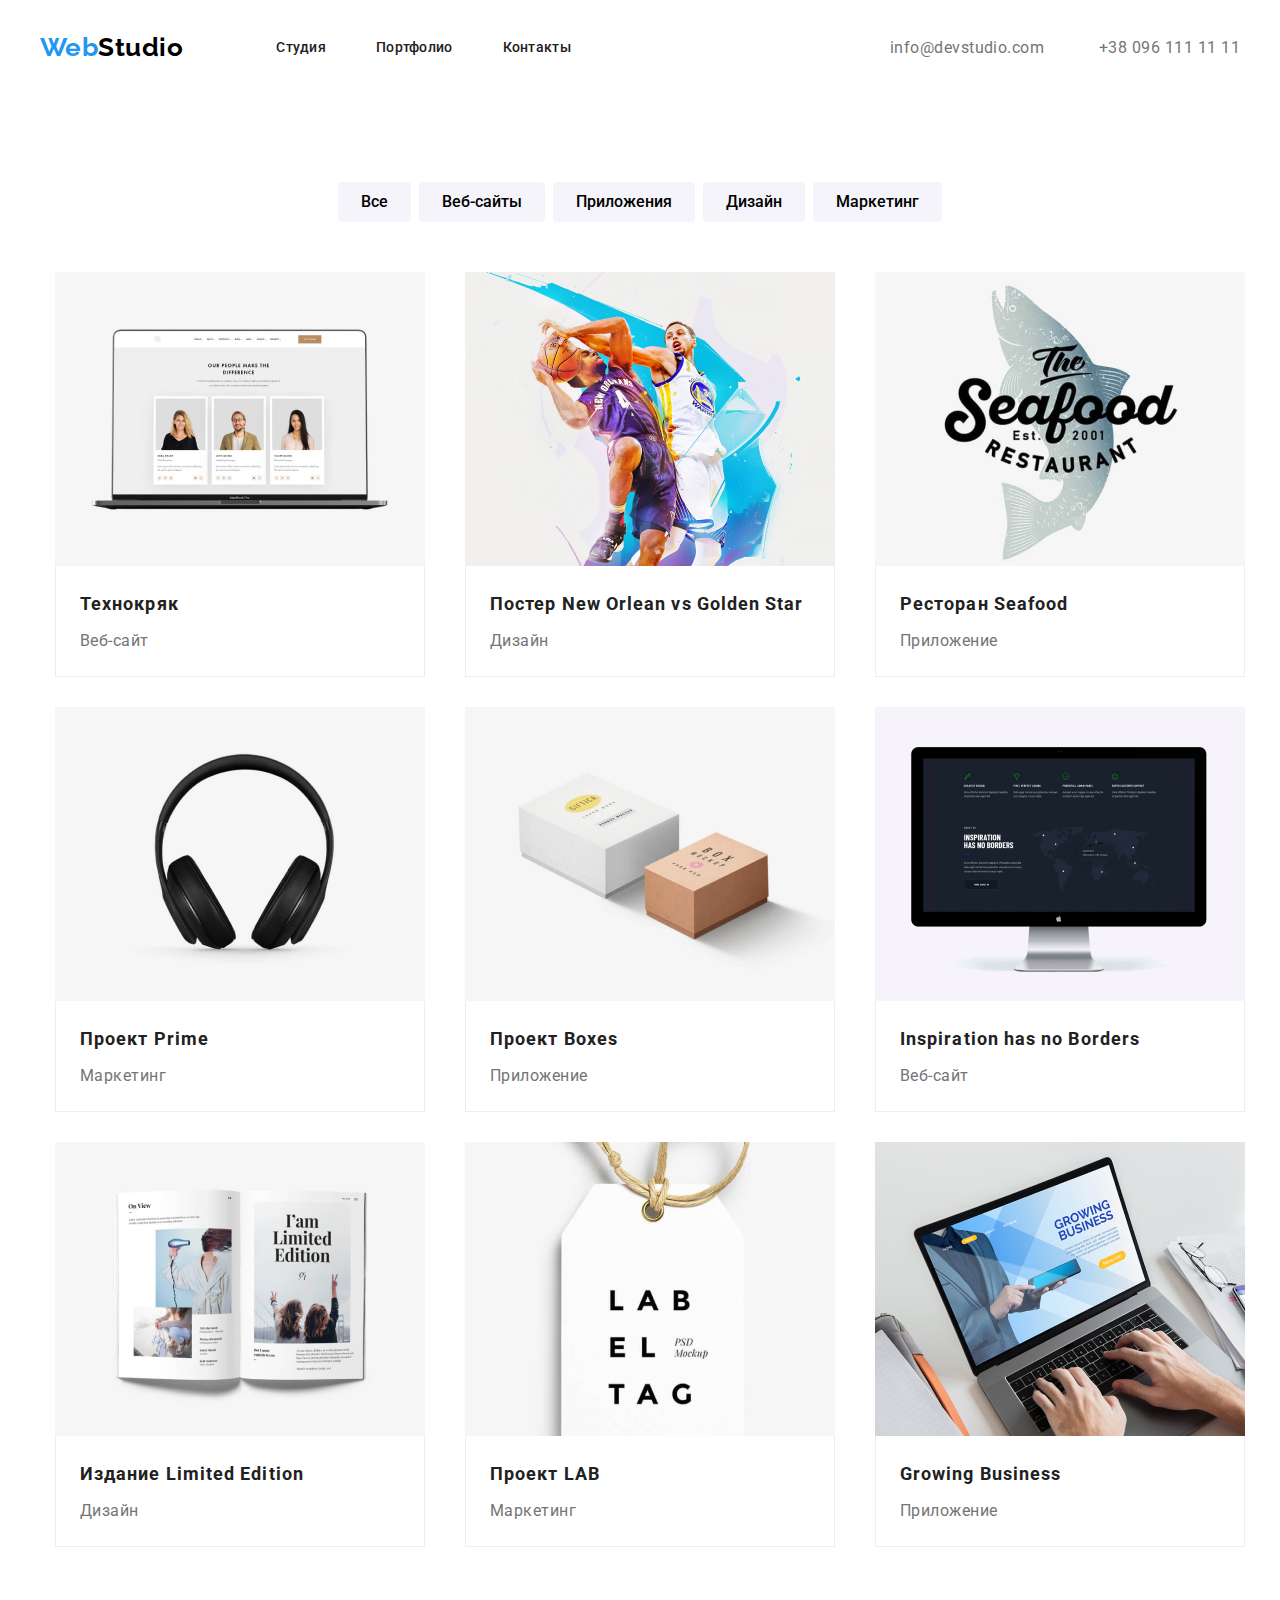
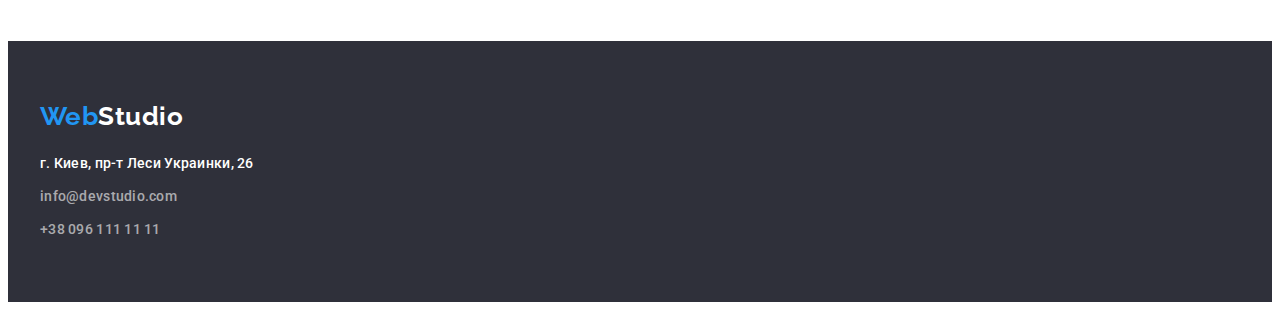
==== portfolio.html @ ec6ebe0b "Initial comit" ====
<!DOCTYPE html>
<html lang="ru">

<head>
  <meta charset="UTF-8">
  <meta name="viewport" content="width=device-width, initial-scale=1.0">
  <title>Студия</title>
  <link rel="preconnect" href="https://fonts.gstatic.com">
  <link href="https://fonts.googleapis.com/css2?family=Raleway:wght@700&family=Roboto:wght@400;500;700&display=swap"
    rel="stylesheet">
  <link rel="stylesheet" href="https://cdnjs.cloudflare.com/ajax/libs/modern-normalize/1.0.0/modern-normalize.min.css"
    integrity="sha512-ISS7cAi1PEhQ8jnbJpJZMd29NlhNj4AWYyLOSp2CE/CsHxTCu+r+t0D2yoJudVrd0/8fTVPUVDzY5Tvli75u/g=="
    crossorigin="anonymous" />
  <link rel="stylesheet" href="./css/styles.css">
</head>

<body>
  <!--HEADER-->
  <header class="page-header container">
    <nav class="nav">
      <!-- Логотип-1 -->
      <a class="logo" href="index.html" lang="en"> <span class="accent">Web</span>Studio</a>
      <!-- Постраничная навигация -->
      <ul class="site-nav list">
        <li class="item"><a href="/" class="link" title="Студия">Студия</a></li>
        <li class="item"><a href="./portfolio.html" class="link" title="Портфолио">Портфолио</a></li>
        <li class="item"><a href="/" class="link" title="Контакты">Контакты</a></li>
      </ul>
    </nav>
    <!-- Контакты -->
    <div class="contacts">
      <a class="item" href="mailto:info@devstudio.com">info@devstudio.com</a>
      <a class="item" href="tel:+380961111111">+38 096 111 11 11</a>
    </div>

  </header>

<!-- MAIN -->
<main>
<!-- Портфолио -->
<section class="container">
<h1 class="section-title visually-hidden" >Портфолио</h1>
<!-- Фильтр -->
<ul class="filter-list list">
  <li class="item"><button class="filter-btn" type="button">Все</button></li>
  <li class="item"><button class="filter-btn" type="button">Веб-сайты</button></li>
  <li class="item"><button class="filter-btn" type="button">Приложения</button></li>
  <li class="item"><button class="filter-btn" type="button">Дизайн</button></li>
  <li class="item"><button class="filter-btn" type="button">Маркетинг</button></li>
</ul>

<!-- Карточки -->
<div class="container">
<ul class="card-set list ">
      <li class="item">
        <article class="card">
          <div class="card-thumb">
            <img class="card-img" src="./images/portfolio/технокряк.jpg" 
            alt="веб-сайт технокряк открытый на ноутбуке">
          </div>
        <!-- <p class="cards-about">Технокряк это современная площадка распространения коронавируса.
          Компании используют эту платформу для цифрового
          шпионажа и атак на защищённые сервера конкурентов.</p> -->
          <div class="card-description">
            <h2 class="card-title">Технокряк</h2>
            <p class="card-text">Веб-сайт</p>
          </div>
      </article></li>
    
      <li class="item">
        <article class="card">
          <div class="card-thumb">
            <img class="card-img" src="./images/portfolio/neworlean.jpg"
            alt="постер соревнования баскетбольных команд New Orlean vs Golden Star ">
          </div>
        <!-- <p class="cards-about">Технокряк это современная площадка распространения коронавируса.
          Компании используют эту платформу для цифрового
          шпионажа и атак на защищённые сервера конкурентов.</p> -->
          <div class="card-description">
            <h2 class="card-title">Постер New Orlean vs Golden Star</h2>
            <p class="card-text">Дизайн</p>
          </div>
       </article>
    </li>
    
      <li class="item">
        <article class="card">
          <div class="card-thumb">
            <img class="card-img" src="./images/portfolio/ресторан.jpg" 
            alt="логотип надпись The Seafood Restaurant Est. 2001 на фоне рыбы">
          </div>
        <!-- <p class="cards-about">Технокряк это современная площадка распространения коронавируса.
          Компании используют эту платформу для цифрового
          шпионажа и атак на защищённые сервера конкурентов.</p> -->
          <div class="card-description">
            <h2 class="card-title">Ресторан Seafood</h2>
            <p class="card-text">Приложение</p>
          </div>
        </article>
      </li>
    
      <li class="item">
        <article class="card">
          <div class="card-thumb">
            <img class="card-img" src="./images/portfolio/prime.jpg" alt="наушники">
          </div>
        <!-- <p class="cards-about">Технокряк это современная площадка распространения коронавируса.
          Компании используют эту платформу для цифрового
          шпионажа и атак на защищённые сервера конкурентов.</p> -->
          <div class="card-description">
            <h2 class="card-title">Проект Prime</h2>
            <p class="card-text">Маркетинг</p>
          </div>
        </article>
      </li>

      <li class="item">
        <article class="card">
          <div class="card-thumb">
            <img class="card-img" src="./images/portfolio/boxes.jpg" 
            alt="две коробки">
          </div>
        <!-- <p class="cards-about">Технокряк это современная площадка распространения коронавируса.
          Компании используют эту платформу для цифрового
          шпионажа и атак на защищённые сервера конкурентов.</p> -->
          <div class="card-description">
            <h2 class="card-title">Проект Boxes</h2>
            <p class="card-text">Приложение</p>
          </div>
       </article>
      </li>

      <li class="item">
        <article class="card">
          <div class="card-thumb">
            <img class="card-img" src="./images/portfolio/inspiration.jpg" alt="веб-сайт на мониторе">
          </div>
        <!-- <p class="cards-about">Технокряк это современная площадка распространения коронавируса.
          Компании используют эту платформу для цифрового
          шпионажа и атак на защищённые сервера конкурентов.</p> -->
          <div class="card-description">
            <h2 class="card-title">Inspiration has no Borders</h2>
            <p class="card-text">Веб-сайт</p>
          </div>
        </article></li>

      <li class="item">
      <article class="card">
          <div class="card-thumb">
            <img class="card-img" src="./images/portfolio/издание.jpg" alt="разворот журнала limited edition">
          </div>
        <!-- <p class="cards-about">Технокряк это современная площадка распространения коронавируса.
          Компании используют эту платформу для цифрового
          шпионажа и атак на защищённые сервера конкурентов.</p> -->
          <div class="card-description">
            <h2 class="card-title">Издание Limited Edition </h2>
            <p class="card-text">Дизайн</p>
          </div>
      </article>
    </li>

      <li class="item">
        <article class="card">
          <div class="card-thumb">
            <img class="card-img" src="./images/portfolio/lab.jpg" alt="бирка с надписью lab el tag">
          </div>
        <!-- <p class="cards-about">Технокряк это современная площадка распространения коронавируса.
          Компании используют эту платформу для цифрового
          шпионажа и атак на защищённые сервера конкурентов.</p> -->
          <div class="card-description">
            <h2 class="card-title">Проект LAB</h2>
            <p class="card-text">Маркетинг</p>
          </div>
        </article>
    </li>

      <li class="item">
        <article class="card">
          <div class="card-thumb">
            <img class="card-img" src="./images/portfolio/business.jpg" alt="">
          </div>
        <!-- <p class="cards-about">Технокряк это современная площадка распространения коронавируса.
          Компании используют эту платформу для цифрового
          шпионажа и атак на защищённые сервера конкурентов.</p> -->
          <div class="card-description">
            <h2 class="card-title">Growing Business</h2>
            <p class="card-text">Приложение</p>
          </div>
        </article>
    </li>
</ul></div>
</section>
</main>
  
<!-- FOOTER -->
<footer class="page-footer">
  <div class="container">
    <!-- Логотип-2 -->
    <a class="logo" href="index.html" lang="en"> <span class="accent">Web</span><span class="studio">Studio</span></a>
    <!-- Адрес -->
    <address class="address">
      <a class="link"
        href="https://www.google.com.ua/maps/search/%D0%B3.+%D0%9A%D0%B8%D0%B5%D0%B2,+%D0%BF%D1%80-%D1%82+%D0%9B%D0%B5%D1%81%D0%B8+%D0%A3%D0%BA%D1%80%D0%B0%D0%B8%D0%BD%D0%BA%D0%B8,+26/@50.4729187,30.4184096,12z/data=!3m1!4b1?hl=ru"
        title="Адрес">г. Киев, пр-т Леси Украинки, 26</a>
      <!-- Contacts -->
      <ul class="contacts-list list">
        <li class="item"><a class="link" href="mailto:info@devstudio.com">info@devstudio.com</a></li>
        <li class="item"><a class="link" href="tel:+380991111111">+38 096 111 11 11</a></li>
      </ul>
    </address>
  </div>
</footer>
</body>
</html>
---- css/styles.css ----
/* Палитра
color: #2196f3; -акцент 
color: #000000; - текст лого
color: #212121; - текст нав,заголовки секций- основной цвет текста
color: #757575; - текст контакты,текст секций - вторичный цвет текста
color: #FFFFFF; - текст героя, главный бэк 
color: #2F303A; - бэк героя
color: rgba(255, 255, 255, 0.6); -контакты футер
color: #f5f4fa; - бэк неактивной кнопки фильтра в портфолио,секция team */

:root {
  --accent-color: #2196f3;
  --logo-text-color: #000000;
  --primary-text-color: #212121;
  --secondary-text-color: #757575;
  --primary-background-color: #ffffff;
  --secondary-background-color: #2f303a;
  --footer-text-color: rgba(255, 255, 255, 0.6);
  --background-team-btn: #f5f4fa;
  --border-card: #eeeeee;

  --card-set-gap: 30px;
  --features-list-gap: 30px;
  --team-list-gap: 30px;
}

body {
  font-family: Roboto, sans-serif;
  letter-spacing: 0.03em;

  background-color: var(--primary-background-color);
  color: var(--primary-text-color);
}

h1,
h2,
h3,
p {
  padding: 0;
  margin: 0;
}

.list {
  padding: 0;
  margin: 0;
  list-style: none;
}

.container {
  width: 1200px;
  padding-right: 15px;
  padding-left: 15px;
  margin-left: auto;
  margin-right: auto;
}

.visually-hidden {
  position: absolute;
  width: 1px;
  height: 1px;
  margin: -1px;
  border: 0;
  white-space: nowrap;
  clip-path: inset(100%);
  clip: rect(0 0 0 0);
  overflow: hidden;
}

/*  HEADER */
.page-header {
  display: flex;
  align-items: center;
}
.nav {
  display: flex;
  align-items: center;
}
/* Логотип-1 */
.logo {
  font-family: Raleway, sans-serif;
  font-weight: 700;
  font-size: 26px;
  line-height: 1.2;

  color: var(--logo-text-color);
  text-decoration: none;
}
.accent {
  color: var(--accent-color);
}
/* Постраничная навигация */
.site-nav {
  display: flex;
  margin-left: 93px;
}
.site-nav .item + .item {
  margin-left: 50px;
}
.site-nav .link {
  display: block;
  padding-top: 32px;
  padding-bottom: 32px;

  color: var(--primary-text-color);
}
.link,
.contact {
  font-weight: 500;
  font-size: 14px;
  line-height: 1.14;
  letter-spacing: 0.02em;

  text-decoration: none;
}
.site-nav .link.current,
.site-nav .link:hover,
.site-nav .link:focus {
  color: var(--accent-color);
}
.link:visited {
  color: var(--primary-text-color);
}

/* Контакты */
.contacts {
  margin-left: auto;
}
.contacts .item {
  color: var(--secondary-text-color);
  text-decoration: none;
}
.contacts .item:hover,
.contacts .item:focus {
  color: var(--accent-color);
}
.contacts .item + .item {
  margin-left: 50px;
}
/* MAIN */

/* Герой */
.hero {
  background-color: var(--secondary-background-color);
  text-align: center;
}
.hero-text {
  padding-top: 200px;
  padding-right: auto;
  padding-left: auto;

  font-weight: 900;
  font-size: 44px;
  line-height: 1.36;
  letter-spacing: 0.06em;
  text-transform: uppercase;

  color: var(--primary-background-color);
}
.hero-btn {
  display: inline-block;
  min-width: 200px;
  padding: 10px 32px;

  margin-top: 30px;
  margin-bottom: 200px;

  border: 1px solid transparent;
  border-radius: 4px;

  font-weight: bold;
  font-size: 16px;
  line-height: 1.88;
  align-items: center;
  letter-spacing: 0.06em;

  background-color: var(--accent-color);
  color: var(--primary-background-color);
}

/* Секции */

/* Особенности */
.features {
  padding-top: 94px;
}
.features-list {
  display: flex;
}
.features .item {
  width: calc(100% / 4 -1 * var(--features-list-gap));
}
.features .item + .item {
  margin-left: var(--features-list-gap);
}

.features .title {
  font-size: 14px;
  line-height: 1.14;
  text-transform: uppercase;
}
.features .text {
  margin-top: 10px;

  font-size: 14px;
  font-weight: 400;
  line-height: 1.71;

  color: var(--secondary-text-color);
}

/* Чем мы занимаемся */
.wwd,
.team {
  padding-top: 94px;
  padding-bottom: 94px;
}

.wwd-title,
.team-title {
  margin-bottom: 50px;

  font-weight: bold;
  font-size: 36px;
  line-height: 1.17;
  text-align: center;
}

.wwd-list {
  display: flex;
  justify-content: space-between;
}

/* Team */
.team {
  background-color: var(--background-team-btn);
}
.team-list {
  display: flex;
}

.team-card {
  overflow: hidden;

  width: calc(100% / 4 -1 * var(--team-list-gap));
  margin-right: var(--team-list-gap);

  border: 1px solid transparent;
  border-radius: 0px 0px 4px 4px;
}
.team-card:last-child {
  margin-right: 0;
}
.team-description {
  background-color: var(--primary-background-color);
}
.team img {
  display: block;
}

.team-subtitle {
  padding-top: 30px;

  font-weight: 500;
  font-size: 16px;
  line-height: 1.19;
  text-align: center;
}

.team-text {
  padding-bottom: 30px;
  margin-top: 10px;

  margin-top: 10px;
  font-size: 16px;
  line-height: 1.19;
  text-align: center;

  color: var(--secondary-text-color);
}

/* FOOTER */

.page-footer {
  padding-top: 60px;
  padding-bottom: 60px;
  background-color: var(--secondary-background-color);
}
/* Логотип-2 */
.studio {
  color: var(--primary-background-color);
}

/* Адресс */
.address {
  margin-top: 20px;

  font-style: normal;
  font-size: 14px;
  line-height: 1.7;
}
.address .link {
  color: var(--primary-background-color);
  text-decoration: none;
}
.contacts-list .item {
  margin-top: 9px;
}
.contacts-list .link {
  color: var(--footer-text-color);
  text-decoration: none;
}

/*  */ /*  */ /*  */ /*  */ /*  */ /*  */ /*  */ /*  */ /*  */ /*  */ /*  */
/*  */ /*  */ /*  */ /*  */ /*  */ /*  */ /*  */ /*  */ /*  */ /*  */ /*  */
/*  */ /*  */ /*  */ /*  */ /*  */ /*  */ /*  */ /*  */ /*  */ /*  */ /*  */
/*  */ /*  */ /*  */ /*  */ /*  */ /*  */ /*  */ /*  */ /*  */ /*  */ /*  */
/*  */ /*  */ /*  */ /*  */ /*  */ /*  */ /*  */ /*  */ /*  */ /*  */ /*  */

/* ПОРТФОЛИО */

/* Фильтр */
.filter-list {
  display: flex;
  justify-content: center;
  padding-top: 94px;
  padding-bottom: 50px;
}
.filter-list .item {
  margin-right: 8px;
}
.filter-list .item:last-child {
  margin-right: 0;
}
.filter-btn {
  display: inline-block;
  padding: 6px 22px;

  border: 1px solid transparent;
  border-radius: 4px;

  font-family: inherit;
  font-style: inherit;
  font-weight: 500;
  font-size: 16px;
  line-height: 1.63;

  background-color: var(--background-team-btn);
}

.filter-btn:hover,
.filter-btn:focus,
.filter-btn:active {
  background-color: var(--accent-color);
  color: var(--primary-background-color);
  border: 1px solid var(--accent-color);
}

/* Карточки */
.card-set {
  display: flex;
  flex-wrap: wrap;

  padding-right: 0;
  padding-bottom: 94px;
  padding-left: 0;

  margin-top: calc(-1 * var(--card-set-gap));
  margin-left: calc(-1 * var(--card-set-gap));
}

.card-set > .item {
  display: flex;
  flex-basis: calc(100% / 3 - 1 * var(--card-set-gap));

  margin-top: var(--card-set-gap);
  margin-left: var(--card-set-gap);
}

/* Card */
.card-img {
  display: block;
  max-width: 100%;
}
.card-description {
  padding: 20px 24px;
  border-right: 1px solid var(--border-card);
  border-bottom: 1px solid var(--border-card);
  border-left: 1px solid var(--border-card);
}
.card-title {
  font-weight: bold;
  font-size: 18px;
  line-height: 2;
  letter-spacing: 0.06em;
}

.card-text {
  margin-top: 4px;

  font-size: 16px;
  line-height: 1.88;

  color: var(--secondary-text-color);
}

/* .cards-about {
  padding: 6+

  font-size: 18px;
  line-height: 1.55;

  background-color: var(--accent-color);
  color: var(--primary-background-color);
} */
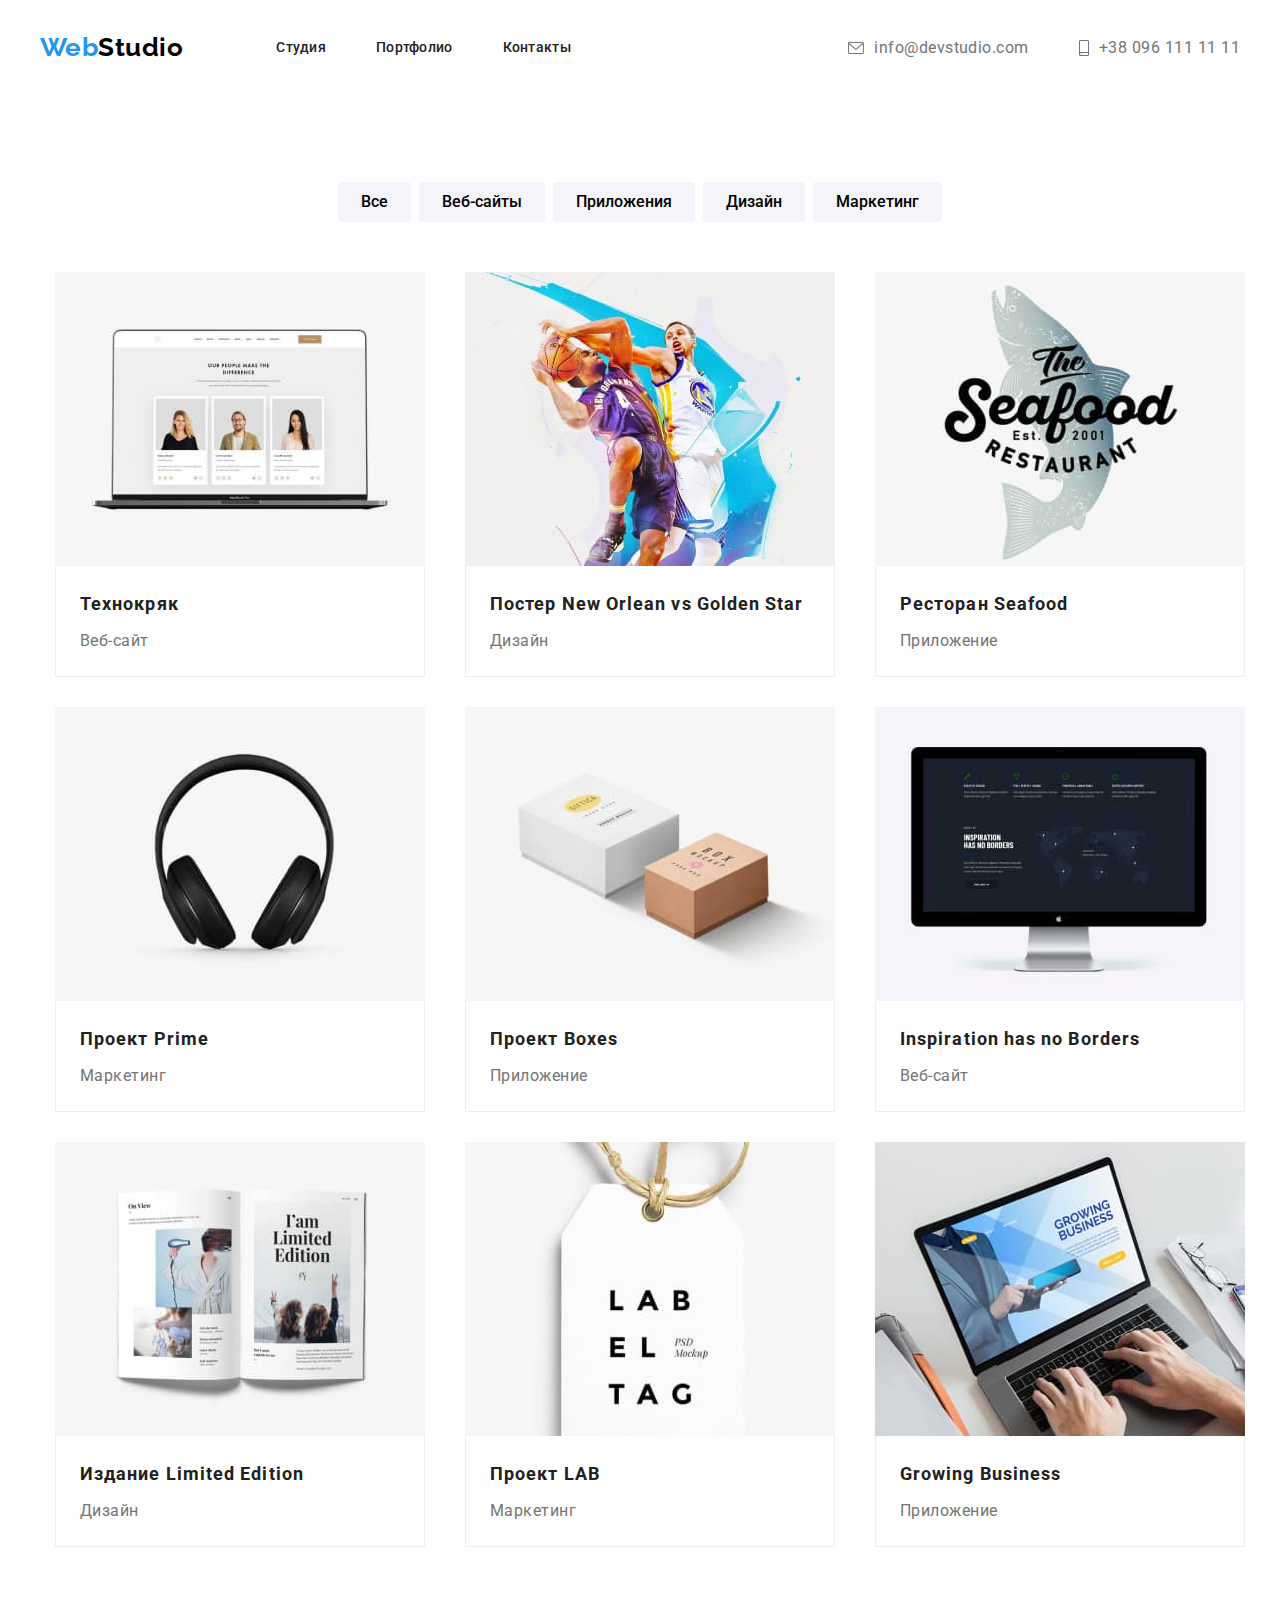
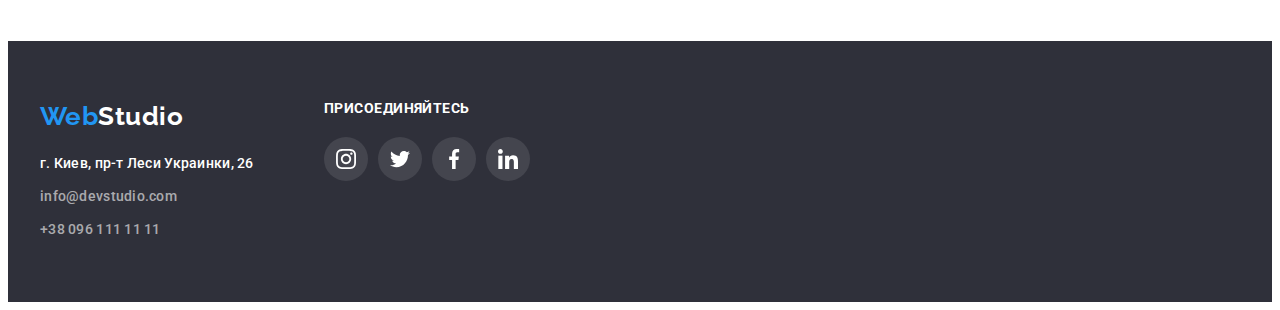
==== commit 032c42e0: "decor" ====
--- a/portfolio.html
+++ b/portfolio.html
@@ -15,25 +15,34 @@
 </head>
 
 <body>
-  <!--HEADER-->
-  <header class="page-header container">
-    <nav class="nav">
-      <!-- Логотип-1 -->
-      <a class="logo" href="index.html" lang="en"> <span class="accent">Web</span>Studio</a>
-      <!-- Постраничная навигация -->
-      <ul class="site-nav list">
-        <li class="item"><a href="/" class="link" title="Студия">Студия</a></li>
-        <li class="item"><a href="./portfolio.html" class="link" title="Портфолио">Портфолио</a></li>
-        <li class="item"><a href="/" class="link" title="Контакты">Контакты</a></li>
-      </ul>
-    </nav>
-    <!-- Контакты -->
-    <div class="contacts">
-      <a class="item" href="mailto:info@devstudio.com">info@devstudio.com</a>
-      <a class="item" href="tel:+380961111111">+38 096 111 11 11</a>
-    </div>
-
-  </header>
+<!--HEADER-->
+<header class="page-header container">
+  <nav class="nav">
+<!-- Логотип-1 -->
+    <a class="logo" href="index.html" lang="en"> <span class="accent">Web</span>Studio</a>
+<!-- Постраничная навигация -->
+    <ul class="site-nav list">
+      <li class="item"><a href="/" class="link" title="Студия">Студия</a></li>
+      <li class="item"><a href="./portfolio.html" class="link" title="Портфолио">Портфолио</a></li>
+      <li class="item"><a href="/" class="link" title="Контакты">Контакты</a></li>
+    </ul>
+  </nav>
+<!-- Контакты -->
+  <div class="contacts">
+    <a class="contacts-item mail" href="mailto:info@devstudio.com">
+      <svg class="icon-mail" width="16" height="12">
+        <use href="./images/icons/sprite.svg#icon-mail">
+        </use>
+      </svg>
+      info@devstudio.com</a>
+    <a class="contacts-item tel" href="tel:+380961111111">
+      <svg class="icon-mail" width="10" height="16">
+        <use href="./images/icons/sprite.svg#icon-tel">
+        </use>
+      </svg>
+      +38 096 111 11 11</a>
+  </div>
+</header>
 
 <!-- MAIN -->
 <main>
@@ -55,7 +64,7 @@
       <li class="item">
         <article class="card">
           <div class="card-thumb">
-            <img class="card-img" src="./images/portfolio/технокряк.jpg" 
+            <img class="card-img" src="./images/portfolio/squoosh/технокряк.jpg" 
             alt="веб-сайт технокряк открытый на ноутбуке">
           </div>
         <!-- <p class="cards-about">Технокряк это современная площадка распространения коронавируса.
@@ -70,7 +79,7 @@
       <li class="item">
         <article class="card">
           <div class="card-thumb">
-            <img class="card-img" src="./images/portfolio/neworlean.jpg"
+            <img class="card-img" src="./images/portfolio/squoosh/neworlean.jpg"
             alt="постер соревнования баскетбольных команд New Orlean vs Golden Star ">
           </div>
         <!-- <p class="cards-about">Технокряк это современная площадка распространения коронавируса.
@@ -86,7 +95,7 @@
       <li class="item">
         <article class="card">
           <div class="card-thumb">
-            <img class="card-img" src="./images/portfolio/ресторан.jpg" 
+            <img class="card-img" src="./images/portfolio/squoosh/ресторан.jpg" 
             alt="логотип надпись The Seafood Restaurant Est. 2001 на фоне рыбы">
           </div>
         <!-- <p class="cards-about">Технокряк это современная площадка распространения коронавируса.
@@ -102,7 +111,7 @@
       <li class="item">
         <article class="card">
           <div class="card-thumb">
-            <img class="card-img" src="./images/portfolio/prime.jpg" alt="наушники">
+            <img class="card-img" src="./images/portfolio/squoosh/prime.jpg" alt="наушники">
           </div>
         <!-- <p class="cards-about">Технокряк это современная площадка распространения коронавируса.
           Компании используют эту платформу для цифрового
@@ -117,7 +126,7 @@
       <li class="item">
         <article class="card">
           <div class="card-thumb">
-            <img class="card-img" src="./images/portfolio/boxes.jpg" 
+            <img class="card-img" src="./images/portfolio/squoosh/boxes.jpg" 
             alt="две коробки">
           </div>
         <!-- <p class="cards-about">Технокряк это современная площадка распространения коронавируса.
@@ -133,7 +142,7 @@
       <li class="item">
         <article class="card">
           <div class="card-thumb">
-            <img class="card-img" src="./images/portfolio/inspiration.jpg" alt="веб-сайт на мониторе">
+            <img class="card-img" src="./images/portfolio/squoosh/inspiration.jpg" alt="веб-сайт на мониторе">
           </div>
         <!-- <p class="cards-about">Технокряк это современная площадка распространения коронавируса.
           Компании используют эту платформу для цифрового
@@ -147,7 +156,7 @@
       <li class="item">
       <article class="card">
           <div class="card-thumb">
-            <img class="card-img" src="./images/portfolio/издание.jpg" alt="разворот журнала limited edition">
+            <img class="card-img" src="./images/portfolio/squoosh/издание.jpg" alt="разворот журнала limited edition">
           </div>
         <!-- <p class="cards-about">Технокряк это современная площадка распространения коронавируса.
           Компании используют эту платформу для цифрового
@@ -162,7 +171,7 @@
       <li class="item">
         <article class="card">
           <div class="card-thumb">
-            <img class="card-img" src="./images/portfolio/lab.jpg" alt="бирка с надписью lab el tag">
+            <img class="card-img" src="./images/portfolio/squoosh/lab.jpg" alt="бирка с надписью lab el tag">
           </div>
         <!-- <p class="cards-about">Технокряк это современная площадка распространения коронавируса.
           Компании используют эту платформу для цифрового
@@ -177,7 +186,7 @@
       <li class="item">
         <article class="card">
           <div class="card-thumb">
-            <img class="card-img" src="./images/portfolio/business.jpg" alt="">
+            <img class="card-img" src="./images/portfolio/squoosh/business.jpg" alt="">
           </div>
         <!-- <p class="cards-about">Технокряк это современная площадка распространения коронавируса.
           Компании используют эту платформу для цифрового
@@ -193,22 +202,66 @@
 </main>
   
 <!-- FOOTER -->
-<footer class="page-footer">
-  <div class="container">
-    <!-- Логотип-2 -->
-    <a class="logo" href="index.html" lang="en"> <span class="accent">Web</span><span class="studio">Studio</span></a>
-    <!-- Адрес -->
-    <address class="address">
-      <a class="link"
-        href="https://www.google.com.ua/maps/search/%D0%B3.+%D0%9A%D0%B8%D0%B5%D0%B2,+%D0%BF%D1%80-%D1%82+%D0%9B%D0%B5%D1%81%D0%B8+%D0%A3%D0%BA%D1%80%D0%B0%D0%B8%D0%BD%D0%BA%D0%B8,+26/@50.4729187,30.4184096,12z/data=!3m1!4b1?hl=ru"
-        title="Адрес">г. Киев, пр-т Леси Украинки, 26</a>
-      <!-- Contacts -->
-      <ul class="contacts-list list">
-        <li class="item"><a class="link" href="mailto:info@devstudio.com">info@devstudio.com</a></li>
-        <li class="item"><a class="link" href="tel:+380991111111">+38 096 111 11 11</a></li>
+<div class="footer">
+  <footer class="page-footer container">
+    <div class="address-box">
+      <!-- Логотип-2 -->
+      <a class="logo" href="index.html" lang="en"> <span class="accent">Web</span><span class="studio">Studio</span></a>
+      <!-- Адрес -->
+      <address class="address">
+        <a class="link"
+          href="https://www.google.com.ua/maps/search/%D0%B3.+%D0%9A%D0%B8%D0%B5%D0%B2,+%D0%BF%D1%80-%D1%82+%D0%9B%D0%B5%D1%81%D0%B8+%D0%A3%D0%BA%D1%80%D0%B0%D0%B8%D0%BD%D0%BA%D0%B8,+26/@50.4729187,30.4184096,12z/data=!3m1!4b1?hl=ru"
+          title="Адрес">г. Киев, пр-т Леси Украинки, 26</a>
+        <!-- Contacts -->
+        <ul class="contacts-list list">
+          <li class="item"><a class="link" href="mailto:info@devstudio.com">info@devstudio.com</a></li>
+          <li class="item"><a class="link" href="tel:+380991111111">+38 096 111 11 11</a></li>
+        </ul>
+      </address>
+    </div>
+
+    <div class="soc-box">
+      <p class="slogan">присоединяйтесь</p>
+      <ul class="soc-list list">
+        <li class="item">
+          <a class="soc-link">
+            <svg class="soc-icon" width="20" height="20">
+              <use href="./images/icons/sprite.svg#icon-instagram">
+              </use>
+            </svg>
+          </a>
+        </li>
+
+        <li class="item">
+          <a class="soc-link">
+            <svg class="soc-icon" width="20" height="20">
+              <use href="./images/icons/sprite.svg#icon-twitter">
+              </use>
+            </svg>
+          </a>
+        </li>
+
+        <li class="item">
+          <a class="soc-link">
+            <svg class="soc-icon" width="20" height="20">
+              <use href="./images/icons/sprite.svg#icon-facebook">
+              </use>
+            </svg>
+          </a>
+        </li>
+
+        <li class="item">
+          <a class="soc-link">
+            <svg class="soc-icon" width="20" height="20">
+              <use href="./images/icons/sprite.svg#icon-linkedin">
+              </use>
+            </svg>
+          </a>
+        </li>
+
       </ul>
-    </address>
-  </div>
-</footer>
+    </div>
+  </footer>
+</div>
 </body>
 </html>--- a/css/styles.css
+++ b/css/styles.css
@@ -16,8 +16,10 @@
   --primary-background-color: #ffffff;
   --secondary-background-color: #2f303a;
   --footer-text-color: rgba(255, 255, 255, 0.6);
-  --background-team-btn: #f5f4fa;
+  --background-team-btn-icons: #f5f4fa;
   --border-card: #eeeeee;
+  --icon-color: #afb1b8;
+  --socials-footer: rgba(255, 255, 255, 0.1);
 
   --card-set-gap: 30px;
   --features-list-gap: 30px;
@@ -123,24 +125,88 @@
 
 /* Контакты */
 .contacts {
+  display: flex;
   margin-left: auto;
 }
-.contacts .item {
+.contacts-item {
   color: var(--secondary-text-color);
   text-decoration: none;
 }
-.contacts .item:hover,
-.contacts .item:focus {
+.contacts-item:hover,
+.contacts-item:focus {
   color: var(--accent-color);
 }
-.contacts .item + .item {
+.contacts-item + .contacts-item {
   margin-left: 50px;
 }
+.mail,
+.tel {
+  display: flex;
+  align-items: center;
+}
+.icon-mail,
+.icon-tel {
+  margin-right: 10px;
+  fill: var(--secondary-text-color);
+}
+.icon-mail:hover,
+.icon-mail:focus {
+  fill: var(--accent-color);
+}
+.icon-tel:hover,
+.icon-tel:focus {
+  fill: var(--accent-color);
+}
+
+/* .mail::before {
+  display: inline-block;
+  content: "";
+
+  width: 16px;
+  height: 12px;
+  margin-right: 10px;
+  background-image: url(../images/icons/contacts/mail.svg);
+  background-repeat: no-repeat;
+  background-size: contain;
+}
+
+.tel::before {
+  display: inline-block;
+  content: "";
+
+  width: 10px;
+  height: 16px;
+  margin-right: 10px;
+
+  background-repeat: no-repeat;
+  background-size: contain;
+  background-image: url(../images/icons/contacts/tel.svg);
+} */
+
 /* MAIN */
 
 /* Герой */
+.overlay {
+  max-width: 1600px;
+  min-height: 600px;
+  margin-right: auto;
+  margin-left: auto;
+
+  background-image: linear-gradient(
+      to right,
+      rgba(47, 48, 58, 0.4),
+      rgba(47, 48, 58, 0.4)
+    ),
+    url("../images/hero/hero-75.jpg");
+
+  background-repeat: no-repeat;
+  background-position: center;
+  background-size: cover;
+
+  background-color: var(--secondary-background-color);
+}
+
 .hero {
-  background-color: var(--secondary-background-color);
   text-align: center;
 }
 .hero-text {
@@ -166,6 +232,7 @@
 
   border: 1px solid transparent;
   border-radius: 4px;
+  cursor: pointer;
 
   font-weight: bold;
   font-size: 16px;
@@ -192,6 +259,30 @@
 .features .item + .item {
   margin-left: var(--features-list-gap);
 }
+.features .item::before {
+  content: "";
+  display: block;
+  height: 120px;
+
+  padding: 25px 100px;
+  margin-bottom: 30px;
+
+  background-color: var(--background-team-btn-icons);
+  background-repeat: no-repeat;
+  background-position: center;
+}
+.icon-antenna::before {
+  background-image: url(../images/icons/features/antenna.svg);
+}
+.icon-clock::before {
+  background-image: url(../images/icons/features/clock.svg);
+}
+.icon-diagram::before {
+  background-image: url(../images/icons/features/diagram.svg);
+}
+.icon-astronaut::before {
+  background-image: url(../images/icons/features/astronaut.svg);
+}
 
 .features .title {
   font-size: 14px;
@@ -210,13 +301,13 @@
 
 /* Чем мы занимаемся */
 .wwd,
-.team {
+.team,
+.clients {
   padding-top: 94px;
   padding-bottom: 94px;
 }
 
-.wwd-title,
-.team-title {
+.section-title {
   margin-bottom: 50px;
 
   font-weight: bold;
@@ -232,7 +323,7 @@
 
 /* Team */
 .team {
-  background-color: var(--background-team-btn);
+  background-color: var(--background-team-btn-icons);
 }
 .team-list {
   display: flex;
@@ -246,6 +337,9 @@
 
   border: 1px solid transparent;
   border-radius: 0px 0px 4px 4px;
+
+  box-shadow: 0px 1px 3px rgba(0, 0, 0, 0.12), 0px 1px 1px rgba(0, 0, 0, 0.14),
+    0px 2px 1px rgba(0, 0, 0, 0.2);
 }
 .team-card:last-child {
   margin-right: 0;
@@ -278,12 +372,101 @@
   color: var(--secondary-text-color);
 }
 
+/* Socials */
+
+.socials-list {
+  display: flex;
+  justify-content: center;
+
+  padding-top: 16px;
+  padding-right: 32px;
+  padding-bottom: 30px;
+  padding-left: 32px;
+  margin: 0;
+
+  list-style: none;
+  background-color: var(--primary-background-color);
+}
+
+.socials-list > .item {
+  margin-right: 10px;
+}
+.socials-list > .item:last-child {
+  margin-right: 0;
+}
+
+.socials-icon {
+  fill: var(--icon-color);
+}
+
+.socials-link {
+  display: flex;
+  justify-content: center;
+  align-items: center;
+  width: 44px;
+  height: 44px;
+  padding: 0;
+  border: 0;
+  border-radius: 50%;
+}
+.socials-icon:hover,
+.socials-icon:focus {
+  fill: var(--primary-background-color);
+}
+.socials-link:hover,
+.socials-link:focus {
+  background-color: var(--accent-color);
+  cursor: pointer;
+}
+
+/* Clients */
+.clients-list {
+  display: flex;
+  justify-self: center;
+}
+.clients-list .item {
+  width: 170px;
+  height: 90px;
+  margin-right: 30px;
+
+  border: 1px solid var(--icon-color);
+  border-radius: 4px;
+  overflow: hidden;
+}
+.clients-list .item:last-child {
+  margin-right: 0;
+}
+.clients-link {
+  display: flex;
+  justify-content: center;
+  align-items: center;
+
+  width: 170px;
+  height: 90px;
+  margin: 0;
+
+  border: none;
+}
+.clients-icon {
+  fill: var(--icon-color);
+}
+.clients-icon:hover,
+.clients-icon:focus {
+  fill: var(--accent-color);
+}
+.clients-list .item:hover,
+.clients-list .item:focus {
+  border: 1px solid var(--accent-color);
+}
 /* FOOTER */
-
+.footer {
+  background-color: var(--secondary-background-color);
+}
 .page-footer {
+  display: flex;
+
   padding-top: 60px;
   padding-bottom: 60px;
-  background-color: var(--secondary-background-color);
 }
 /* Логотип-2 */
 .studio {
@@ -302,6 +485,7 @@
   color: var(--primary-background-color);
   text-decoration: none;
 }
+
 .contacts-list .item {
   margin-top: 9px;
 }
@@ -310,6 +494,66 @@
   text-decoration: none;
 }
 
+.contacts-list .link:hover,
+.contacts-list .link:focus {
+  color: var(--accent-color);
+}
+
+/* socials-footer */
+
+.soc-box {
+  margin-left: 70px;
+}
+.soc-list {
+  display: flex;
+  justify-content: center;
+
+  padding: 0;
+  margin-top: 20px;
+
+  background-color: var(--secondary-background-color);
+}
+
+.soc-list > .item {
+  margin-right: 10px;
+}
+.soc-list > .item:last-child {
+  margin-right: 0;
+}
+
+.soc-link {
+  display: flex;
+  justify-content: center;
+  align-items: center;
+  width: 44px;
+  height: 44px;
+  padding: 0;
+  border: 0;
+  border-radius: 50%;
+  background-color: var(--socials-footer);
+  fill: var(--primary-background-color);
+}
+.slogan {
+  width: 145px;
+  margin: 0;
+
+  font-weight: bold;
+  font-size: 14px;
+  line-height: 1.1;
+  text-transform: uppercase;
+
+  color: var(--primary-background-color);
+}
+
+.soc-icon:hover,
+.soc-icon:focus {
+  fill: var(--primary-background-color);
+}
+.soc-link:hover,
+.soc-link:focus {
+  background-color: var(--accent-color);
+  cursor: pointer;
+}
 /*  */ /*  */ /*  */ /*  */ /*  */ /*  */ /*  */ /*  */ /*  */ /*  */ /*  */
 /*  */ /*  */ /*  */ /*  */ /*  */ /*  */ /*  */ /*  */ /*  */ /*  */ /*  */
 /*  */ /*  */ /*  */ /*  */ /*  */ /*  */ /*  */ /*  */ /*  */ /*  */ /*  */
@@ -337,6 +581,7 @@
 
   border: 1px solid transparent;
   border-radius: 4px;
+  cursor: pointer;
 
   font-family: inherit;
   font-style: inherit;
@@ -344,7 +589,7 @@
   font-size: 16px;
   line-height: 1.63;
 
-  background-color: var(--background-team-btn);
+  background-color: var(--background-team-btn-icons);
 }
 
 .filter-btn:hover,
@@ -374,8 +619,15 @@
 
   margin-top: var(--card-set-gap);
   margin-left: var(--card-set-gap);
-}
-
+
+  cursor: pointer;
+}
+
+.card-set > .item:hover {
+  box-shadow: 0px 1px 1px rgba(0, 0, 0, 0.12), 0px 4px 4px rgba(0, 0, 0, 0.06),
+    1px 4px 6px rgba(0, 0, 0, 0.16);
+  border: 1px solid var(--border-card);
+}
 /* Card */
 .card-img {
   display: block;
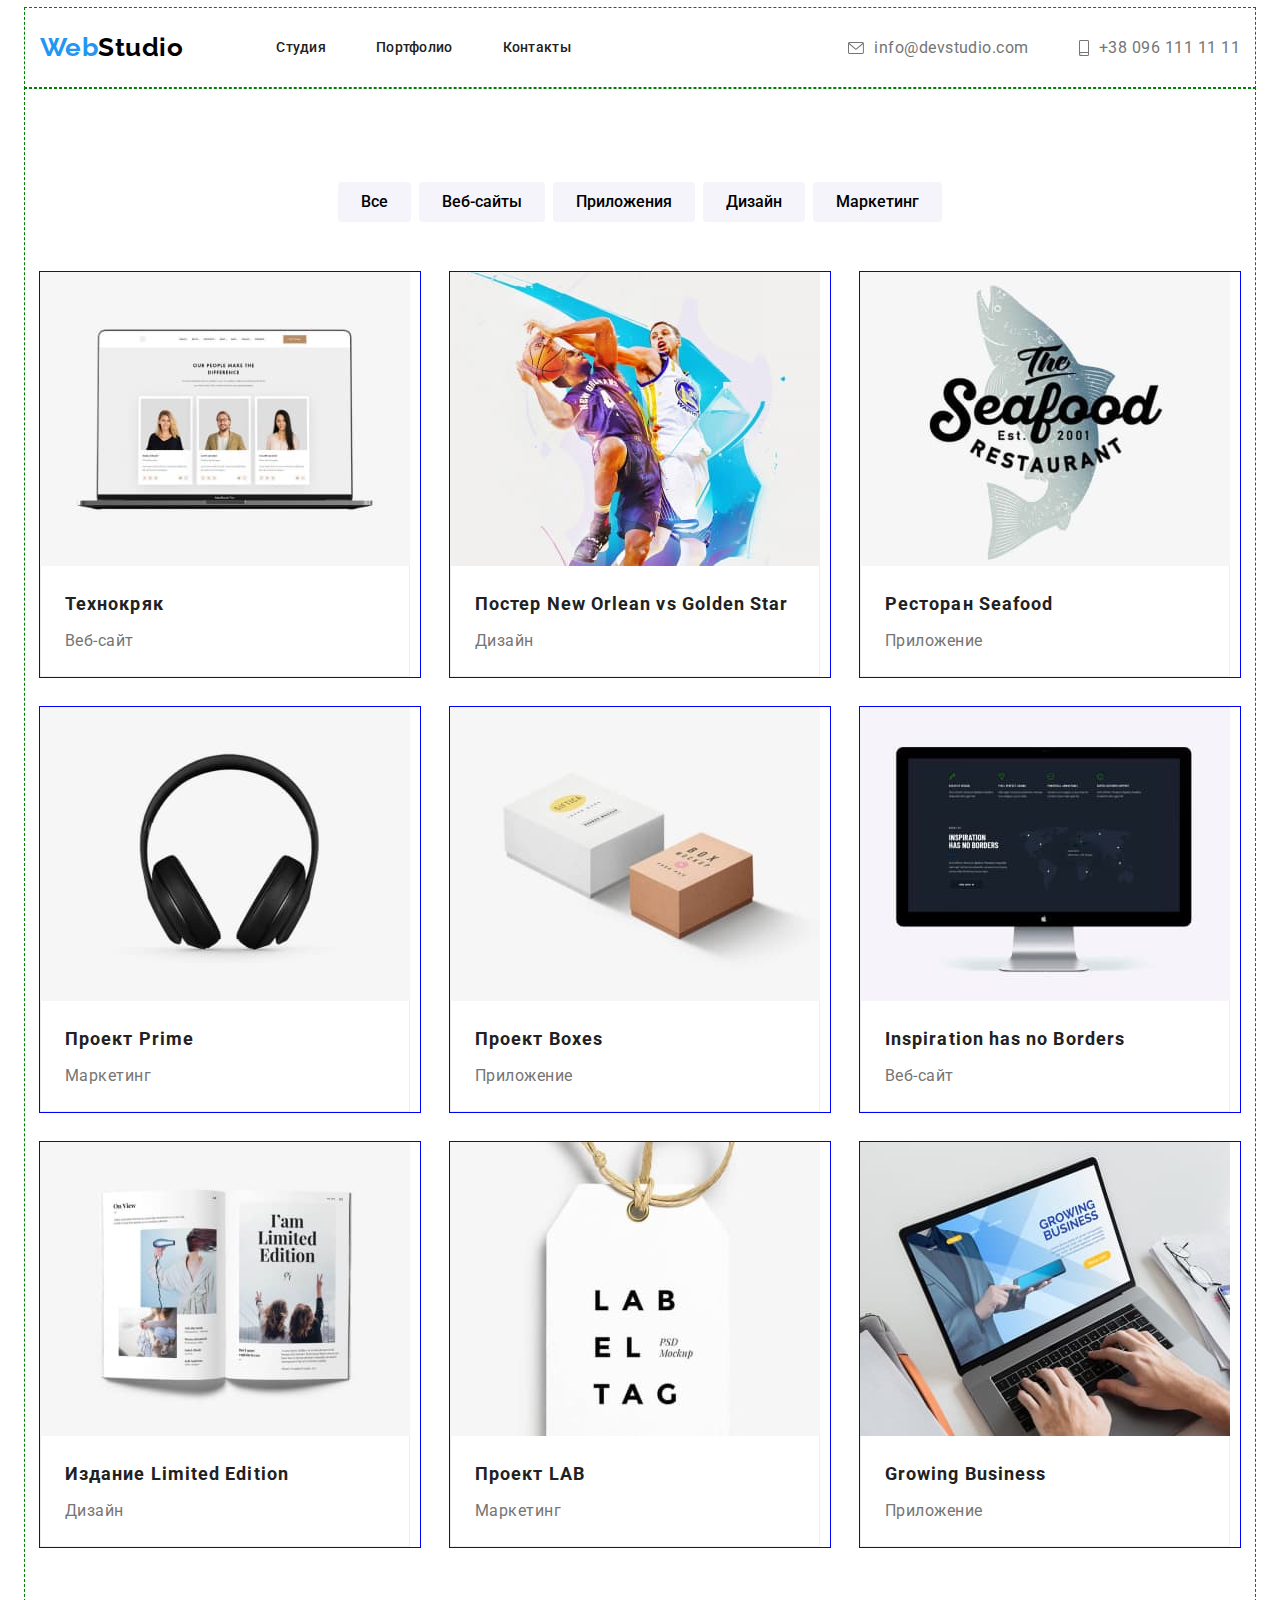
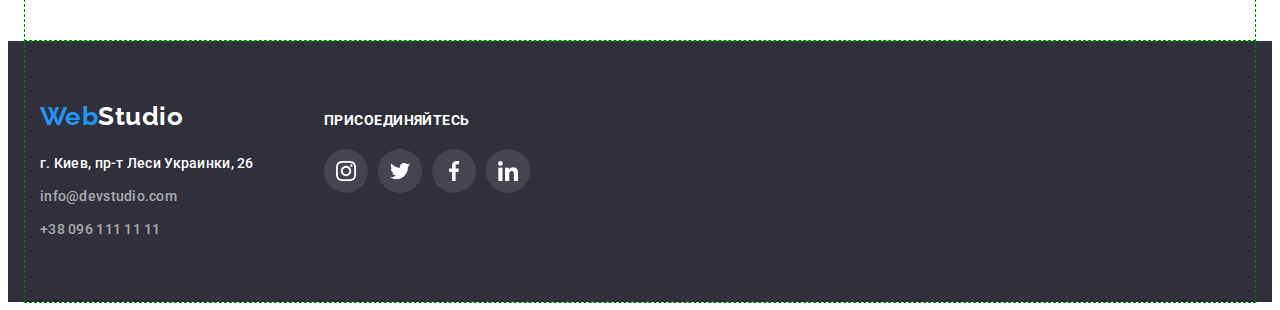
==== commit f3d02c4d: "card-set corrections" ====
--- a/portfolio.html
+++ b/portfolio.html
@@ -15,27 +15,27 @@
 </head>
 
 <body>
-<!--HEADER-->
+                    <!--HEADER-->
 <header class="page-header container">
   <nav class="nav">
 <!-- Логотип-1 -->
     <a class="logo" href="index.html" lang="en"> <span class="accent">Web</span>Studio</a>
 <!-- Постраничная навигация -->
     <ul class="site-nav list">
-      <li class="item"><a href="/" class="link" title="Студия">Студия</a></li>
+      <li class="item"><a href="./index.html" class="link" title="Студия">Студия</a></li>
       <li class="item"><a href="./portfolio.html" class="link" title="Портфолио">Портфолио</a></li>
       <li class="item"><a href="/" class="link" title="Контакты">Контакты</a></li>
     </ul>
   </nav>
 <!-- Контакты -->
   <div class="contacts">
-    <a class="contacts-item mail" href="mailto:info@devstudio.com">
+    <a class="contacts-link mail" href="mailto:info@devstudio.com">
       <svg class="icon-mail" width="16" height="12">
         <use href="./images/icons/sprite.svg#icon-mail">
         </use>
       </svg>
       info@devstudio.com</a>
-    <a class="contacts-item tel" href="tel:+380961111111">
+    <a class="contacts-link tel" href="tel:+380961111111">
       <svg class="icon-mail" width="10" height="16">
         <use href="./images/icons/sprite.svg#icon-tel">
         </use>
@@ -43,6 +43,7 @@
       +38 096 111 11 11</a>
   </div>
 </header>
+
 
 <!-- MAIN -->
 <main>
@@ -59,10 +60,9 @@
 </ul>
 
 <!-- Карточки -->
-<div class="container">
-<ul class="card-set list ">
-      <li class="item">
-        <article class="card">
+<ul class="card-set list">
+      <li class="item">
+        <a class="card" href="/">
           <div class="card-thumb">
             <img class="card-img" src="./images/portfolio/squoosh/технокряк.jpg" 
             alt="веб-сайт технокряк открытый на ноутбуке">
@@ -74,10 +74,10 @@
             <h2 class="card-title">Технокряк</h2>
             <p class="card-text">Веб-сайт</p>
           </div>
-      </article></li>
+      </a></li>
     
       <li class="item">
-        <article class="card">
+        <a class="card" href="/">
           <div class="card-thumb">
             <img class="card-img" src="./images/portfolio/squoosh/neworlean.jpg"
             alt="постер соревнования баскетбольных команд New Orlean vs Golden Star ">
@@ -89,11 +89,11 @@
             <h2 class="card-title">Постер New Orlean vs Golden Star</h2>
             <p class="card-text">Дизайн</p>
           </div>
-       </article>
+       </a>
     </li>
     
       <li class="item">
-        <article class="card">
+        <a class="card" href="/">
           <div class="card-thumb">
             <img class="card-img" src="./images/portfolio/squoosh/ресторан.jpg" 
             alt="логотип надпись The Seafood Restaurant Est. 2001 на фоне рыбы">
@@ -105,11 +105,11 @@
             <h2 class="card-title">Ресторан Seafood</h2>
             <p class="card-text">Приложение</p>
           </div>
-        </article>
+        </a>
       </li>
     
       <li class="item">
-        <article class="card">
+        <a class="card" href="/">
           <div class="card-thumb">
             <img class="card-img" src="./images/portfolio/squoosh/prime.jpg" alt="наушники">
           </div>
@@ -120,11 +120,11 @@
             <h2 class="card-title">Проект Prime</h2>
             <p class="card-text">Маркетинг</p>
           </div>
-        </article>
+        </a>
       </li>
 
       <li class="item">
-        <article class="card">
+        <a class="card" href="/">
           <div class="card-thumb">
             <img class="card-img" src="./images/portfolio/squoosh/boxes.jpg" 
             alt="две коробки">
@@ -136,11 +136,11 @@
             <h2 class="card-title">Проект Boxes</h2>
             <p class="card-text">Приложение</p>
           </div>
-       </article>
+       </a>
       </li>
 
       <li class="item">
-        <article class="card">
+        <a class="card" href="/">
           <div class="card-thumb">
             <img class="card-img" src="./images/portfolio/squoosh/inspiration.jpg" alt="веб-сайт на мониторе">
           </div>
@@ -151,10 +151,10 @@
             <h2 class="card-title">Inspiration has no Borders</h2>
             <p class="card-text">Веб-сайт</p>
           </div>
-        </article></li>
-
-      <li class="item">
-      <article class="card">
+        </a></li>
+
+      <li class="item">
+      <a class="card" href="/">
           <div class="card-thumb">
             <img class="card-img" src="./images/portfolio/squoosh/издание.jpg" alt="разворот журнала limited edition">
           </div>
@@ -165,11 +165,11 @@
             <h2 class="card-title">Издание Limited Edition </h2>
             <p class="card-text">Дизайн</p>
           </div>
-      </article>
-    </li>
-
-      <li class="item">
-        <article class="card">
+      </a>
+    </li>
+
+      <li class="item">
+        <a class="card" href="/">
           <div class="card-thumb">
             <img class="card-img" src="./images/portfolio/squoosh/lab.jpg" alt="бирка с надписью lab el tag">
           </div>
@@ -180,11 +180,11 @@
             <h2 class="card-title">Проект LAB</h2>
             <p class="card-text">Маркетинг</p>
           </div>
-        </article>
-    </li>
-
-      <li class="item">
-        <article class="card">
+        </a>
+    </li>
+
+      <li class="item">
+        <a class="card" href="/">
           <div class="card-thumb">
             <img class="card-img" src="./images/portfolio/squoosh/business.jpg" alt="">
           </div>
@@ -195,73 +195,76 @@
             <h2 class="card-title">Growing Business</h2>
             <p class="card-text">Приложение</p>
           </div>
-        </article>
-    </li>
-</ul></div>
-</section>
+        </a>
+    </li>
+</ul>
+
+</section> 
 </main>
   
-<!-- FOOTER -->
+                          <!-- FOOTER -->
 <div class="footer">
   <footer class="page-footer container">
-    <div class="address-box">
-      <!-- Логотип-2 -->
+<div class="address-box">
+<!-- Логотип-2 -->
       <a class="logo" href="index.html" lang="en"> <span class="accent">Web</span><span class="studio">Studio</span></a>
-      <!-- Адрес -->
-      <address class="address">
-        <a class="link"
-          href="https://www.google.com.ua/maps/search/%D0%B3.+%D0%9A%D0%B8%D0%B5%D0%B2,+%D0%BF%D1%80-%D1%82+%D0%9B%D0%B5%D1%81%D0%B8+%D0%A3%D0%BA%D1%80%D0%B0%D0%B8%D0%BD%D0%BA%D0%B8,+26/@50.4729187,30.4184096,12z/data=!3m1!4b1?hl=ru"
-          title="Адрес">г. Киев, пр-т Леси Украинки, 26</a>
-        <!-- Contacts -->
-        <ul class="contacts-list list">
-          <li class="item"><a class="link" href="mailto:info@devstudio.com">info@devstudio.com</a></li>
-          <li class="item"><a class="link" href="tel:+380991111111">+38 096 111 11 11</a></li>
-        </ul>
-      </address>
-    </div>
-
-    <div class="soc-box">
-      <p class="slogan">присоединяйтесь</p>
-      <ul class="soc-list list">
-        <li class="item">
-          <a class="soc-link">
-            <svg class="soc-icon" width="20" height="20">
-              <use href="./images/icons/sprite.svg#icon-instagram">
-              </use>
-            </svg>
-          </a>
-        </li>
-
-        <li class="item">
-          <a class="soc-link">
-            <svg class="soc-icon" width="20" height="20">
-              <use href="./images/icons/sprite.svg#icon-twitter">
-              </use>
-            </svg>
-          </a>
-        </li>
-
-        <li class="item">
-          <a class="soc-link">
-            <svg class="soc-icon" width="20" height="20">
-              <use href="./images/icons/sprite.svg#icon-facebook">
-              </use>
-            </svg>
-          </a>
-        </li>
-
-        <li class="item">
-          <a class="soc-link">
-            <svg class="soc-icon" width="20" height="20">
-              <use href="./images/icons/sprite.svg#icon-linkedin">
-              </use>
-            </svg>
-          </a>
-        </li>
-
-      </ul>
-    </div>
-  </footer>
+<!-- Адрес -->
+  <address class="address">
+      <a class="link"
+        href="https://www.google.com.ua/maps/search/%D0%B3.+%D0%9A%D0%B8%D0%B5%D0%B2,+%D0%BF%D1%80-%D1%82+%D0%9B%D0%B5%D1%81%D0%B8+%D0%A3%D0%BA%D1%80%D0%B0%D0%B8%D0%BD%D0%BA%D0%B8,+26/@50.4729187,30.4184096,12z/data=!3m1!4b1?hl=ru"
+        title="Адрес">г. Киев, пр-т Леси Украинки, 26
+      </a>
+<!-- Contacts -->
+    <ul class="contacts-list list">
+      <li class="item"><a class="link" href="mailto:info@devstudio.com">info@devstudio.com</a></li>
+      <li class="item"><a class="link" href="tel:+380991111111">+38 096 111 11 11</a></li>
+    </ul>
+  </address>
+</div>
+
+<div class="soc-box">
+<p class="slogan">присоединяйтесь</p>
+
+<ul class="soc-list list">
+  <li class="item">
+    <a class="soc-link" href="/">
+      <svg class="soc-icon" width="20" height="20">
+        <use href="./images/icons/sprite.svg#icon-instagram">
+        </use>
+      </svg>
+    </a>
+  </li>
+
+  <li class="item">
+    <a class="soc-link" href="/">
+      <svg class="soc-icon" width="20" height="20">
+        <use href="./images/icons/sprite.svg#icon-twitter">
+        </use>
+      </svg>
+    </a>
+  </li>
+
+  <li class="item">
+    <a class="soc-link" href="/">
+      <svg class="soc-icon" width="20" height="20">
+        <use href="./images/icons/sprite.svg#icon-facebook">
+        </use>
+      </svg>
+    </a>
+  </li>
+
+  <li class="item">
+    <a class="soc-link" href="/">
+      <svg class="soc-icon" width="20" height="20">
+        <use href="./images/icons/sprite.svg#icon-linkedin">
+        </use>
+      </svg>
+    </a>
+  </li>
+
+</ul>
+</div>
+</footer>
 </div>
 </body>
 </html>--- a/css/styles.css
+++ b/css/styles.css
@@ -54,6 +54,8 @@
   padding-left: 15px;
   margin-left: auto;
   margin-right: auto;
+
+  outline: 1px dashed green;
 }
 
 .visually-hidden {
@@ -128,61 +130,26 @@
   display: flex;
   margin-left: auto;
 }
-.contacts-item {
+.contacts-link {
   color: var(--secondary-text-color);
   text-decoration: none;
-}
-.contacts-item:hover,
-.contacts-item:focus {
+  display: flex;
+  align-items: center;
+}
+
+.contacts-link + .contacts-link {
+  margin-left: 50px;
+}
+.contacts-link:hover,
+.contacts-link:focus {
   color: var(--accent-color);
 }
-.contacts-item + .contacts-item {
-  margin-left: 50px;
-}
-.mail,
-.tel {
-  display: flex;
-  align-items: center;
-}
+
 .icon-mail,
 .icon-tel {
   margin-right: 10px;
-  fill: var(--secondary-text-color);
-}
-.icon-mail:hover,
-.icon-mail:focus {
-  fill: var(--accent-color);
-}
-.icon-tel:hover,
-.icon-tel:focus {
-  fill: var(--accent-color);
-}
-
-/* .mail::before {
-  display: inline-block;
-  content: "";
-
-  width: 16px;
-  height: 12px;
-  margin-right: 10px;
-  background-image: url(../images/icons/contacts/mail.svg);
-  background-repeat: no-repeat;
-  background-size: contain;
-}
-
-.tel::before {
-  display: inline-block;
-  content: "";
-
-  width: 10px;
-  height: 16px;
-  margin-right: 10px;
-
-  background-repeat: no-repeat;
-  background-size: contain;
-  background-image: url(../images/icons/contacts/tel.svg);
-} */
-
+  fill: currentColor;
+}
 /* MAIN */
 
 /* Герой */
@@ -208,12 +175,13 @@
 
 .hero {
   text-align: center;
-}
-.hero-text {
+
   padding-top: 200px;
+  padding-bottom: 200px;
   padding-right: auto;
   padding-left: auto;
-
+}
+.hero-text {
   font-weight: 900;
   font-size: 44px;
   line-height: 1.36;
@@ -228,7 +196,6 @@
   padding: 10px 32px;
 
   margin-top: 30px;
-  margin-bottom: 200px;
 
   border: 1px solid transparent;
   border-radius: 4px;
@@ -245,7 +212,10 @@
 }
 
 /* Секции */
-
+.section {
+  padding-top: 94px;
+  padding-bottom: 94px;
+}
 /* Особенности */
 .features {
   padding-top: 94px;
@@ -259,7 +229,26 @@
 .features .item + .item {
   margin-left: var(--features-list-gap);
 }
-.features .item::before {
+
+/* FEATURES-ICONS */
+
+.features-icons-list {
+  display: flex;
+  justify-content: center;
+}
+.features-icons-list .item {
+  display: flex;
+  justify-content: center;
+  align-items: center;
+
+  width: 270px;
+  height: 120px;
+  margin-bottom: 30px;
+
+  background-color: var(--background-team-btn-icons);
+  border-radius: 4px;
+}
+/* .features .item::before {
   content: "";
   display: block;
   height: 120px;
@@ -282,7 +271,7 @@
 }
 .icon-astronaut::before {
   background-image: url(../images/icons/features/astronaut.svg);
-}
+} */
 
 .features .title {
   font-size: 14px;
@@ -300,12 +289,6 @@
 }
 
 /* Чем мы занимаемся */
-.wwd,
-.team,
-.clients {
-  padding-top: 94px;
-  padding-bottom: 94px;
-}
 
 .section-title {
   margin-bottom: 50px;
@@ -361,7 +344,6 @@
 }
 
 .team-text {
-  padding-bottom: 30px;
   margin-top: 10px;
 
   margin-top: 10px;
@@ -396,7 +378,7 @@
 }
 
 .socials-icon {
-  fill: var(--icon-color);
+  fill: currentColor;
 }
 
 .socials-link {
@@ -408,14 +390,13 @@
   padding: 0;
   border: 0;
   border-radius: 50%;
-}
-.socials-icon:hover,
-.socials-icon:focus {
-  fill: var(--primary-background-color);
-}
+  color: var(--icon-color);
+}
+
 .socials-link:hover,
 .socials-link:focus {
   background-color: var(--accent-color);
+  color: var(--primary-background-color);
   cursor: pointer;
 }
 
@@ -428,11 +409,8 @@
   width: 170px;
   height: 90px;
   margin-right: 30px;
-
-  border: 1px solid var(--icon-color);
-  border-radius: 4px;
-  overflow: hidden;
-}
+}
+
 .clients-list .item:last-child {
   margin-right: 0;
 }
@@ -445,35 +423,39 @@
   height: 90px;
   margin: 0;
 
-  border: none;
+  color: var(--icon-color);
+  border: 1px solid var(--icon-color);
+  border-radius: 4px;
+}
+
+.clients-link:hover,
+.clients-link:focus {
+  border: 1px solid var(--accent-color);
+  color: var(--accent-color);
 }
 .clients-icon {
-  fill: var(--icon-color);
-}
-.clients-icon:hover,
-.clients-icon:focus {
-  fill: var(--accent-color);
-}
-.clients-list .item:hover,
-.clients-list .item:focus {
-  border: 1px solid var(--accent-color);
-}
+  fill: currentColor;
+}
+
 /* FOOTER */
 .footer {
   background-color: var(--secondary-background-color);
 }
 .page-footer {
   display: flex;
-
+}
+
+/* Логотип-2 */
+.studio {
+  color: var(--primary-background-color);
+}
+
+/* Адресс */
+.address-box {
   padding-top: 60px;
   padding-bottom: 60px;
 }
-/* Логотип-2 */
-.studio {
-  color: var(--primary-background-color);
-}
-
-/* Адресс */
+
 .address {
   margin-top: 20px;
 
@@ -485,6 +467,10 @@
   color: var(--primary-background-color);
   text-decoration: none;
 }
+.address .link:hover,
+.address .link:focus {
+  color: var(--accent-color);
+}
 
 .contacts-list .item {
   margin-top: 9px;
@@ -502,6 +488,8 @@
 /* socials-footer */
 
 .soc-box {
+  padding-top: 72px;
+  padding-bottom: 100px;
   margin-left: 70px;
 }
 .soc-list {
@@ -525,14 +513,24 @@
   display: flex;
   justify-content: center;
   align-items: center;
+
   width: 44px;
   height: 44px;
   padding: 0;
-  border: 0;
+
   border-radius: 50%;
+
   background-color: var(--socials-footer);
-  fill: var(--primary-background-color);
-}
+  color: var(--primary-background-color);
+}
+.soc-link:hover,
+.soc-link:focus {
+  background-color: var(--accent-color);
+}
+.soc-icon {
+  fill: currentColor;
+}
+
 .slogan {
   width: 145px;
   margin: 0;
@@ -545,15 +543,6 @@
   color: var(--primary-background-color);
 }
 
-.soc-icon:hover,
-.soc-icon:focus {
-  fill: var(--primary-background-color);
-}
-.soc-link:hover,
-.soc-link:focus {
-  background-color: var(--accent-color);
-  cursor: pointer;
-}
 /*  */ /*  */ /*  */ /*  */ /*  */ /*  */ /*  */ /*  */ /*  */ /*  */ /*  */
 /*  */ /*  */ /*  */ /*  */ /*  */ /*  */ /*  */ /*  */ /*  */ /*  */ /*  */
 /*  */ /*  */ /*  */ /*  */ /*  */ /*  */ /*  */ /*  */ /*  */ /*  */ /*  */
@@ -611,6 +600,8 @@
 
   margin-top: calc(-1 * var(--card-set-gap));
   margin-left: calc(-1 * var(--card-set-gap));
+
+  /* outline: 1px solid red; */
 }
 
 .card-set > .item {
@@ -621,14 +612,22 @@
   margin-left: var(--card-set-gap);
 
   cursor: pointer;
-}
-
-.card-set > .item:hover {
+  outline: 1px solid blue;
+}
+
+/* Card */
+.card {
+  text-decoration: none;
+
+  color: inherit;
+}
+.card:hover,
+.card:focus {
   box-shadow: 0px 1px 1px rgba(0, 0, 0, 0.12), 0px 4px 4px rgba(0, 0, 0, 0.06),
     1px 4px 6px rgba(0, 0, 0, 0.16);
   border: 1px solid var(--border-card);
 }
-/* Card */
+
 .card-img {
   display: block;
   max-width: 100%;
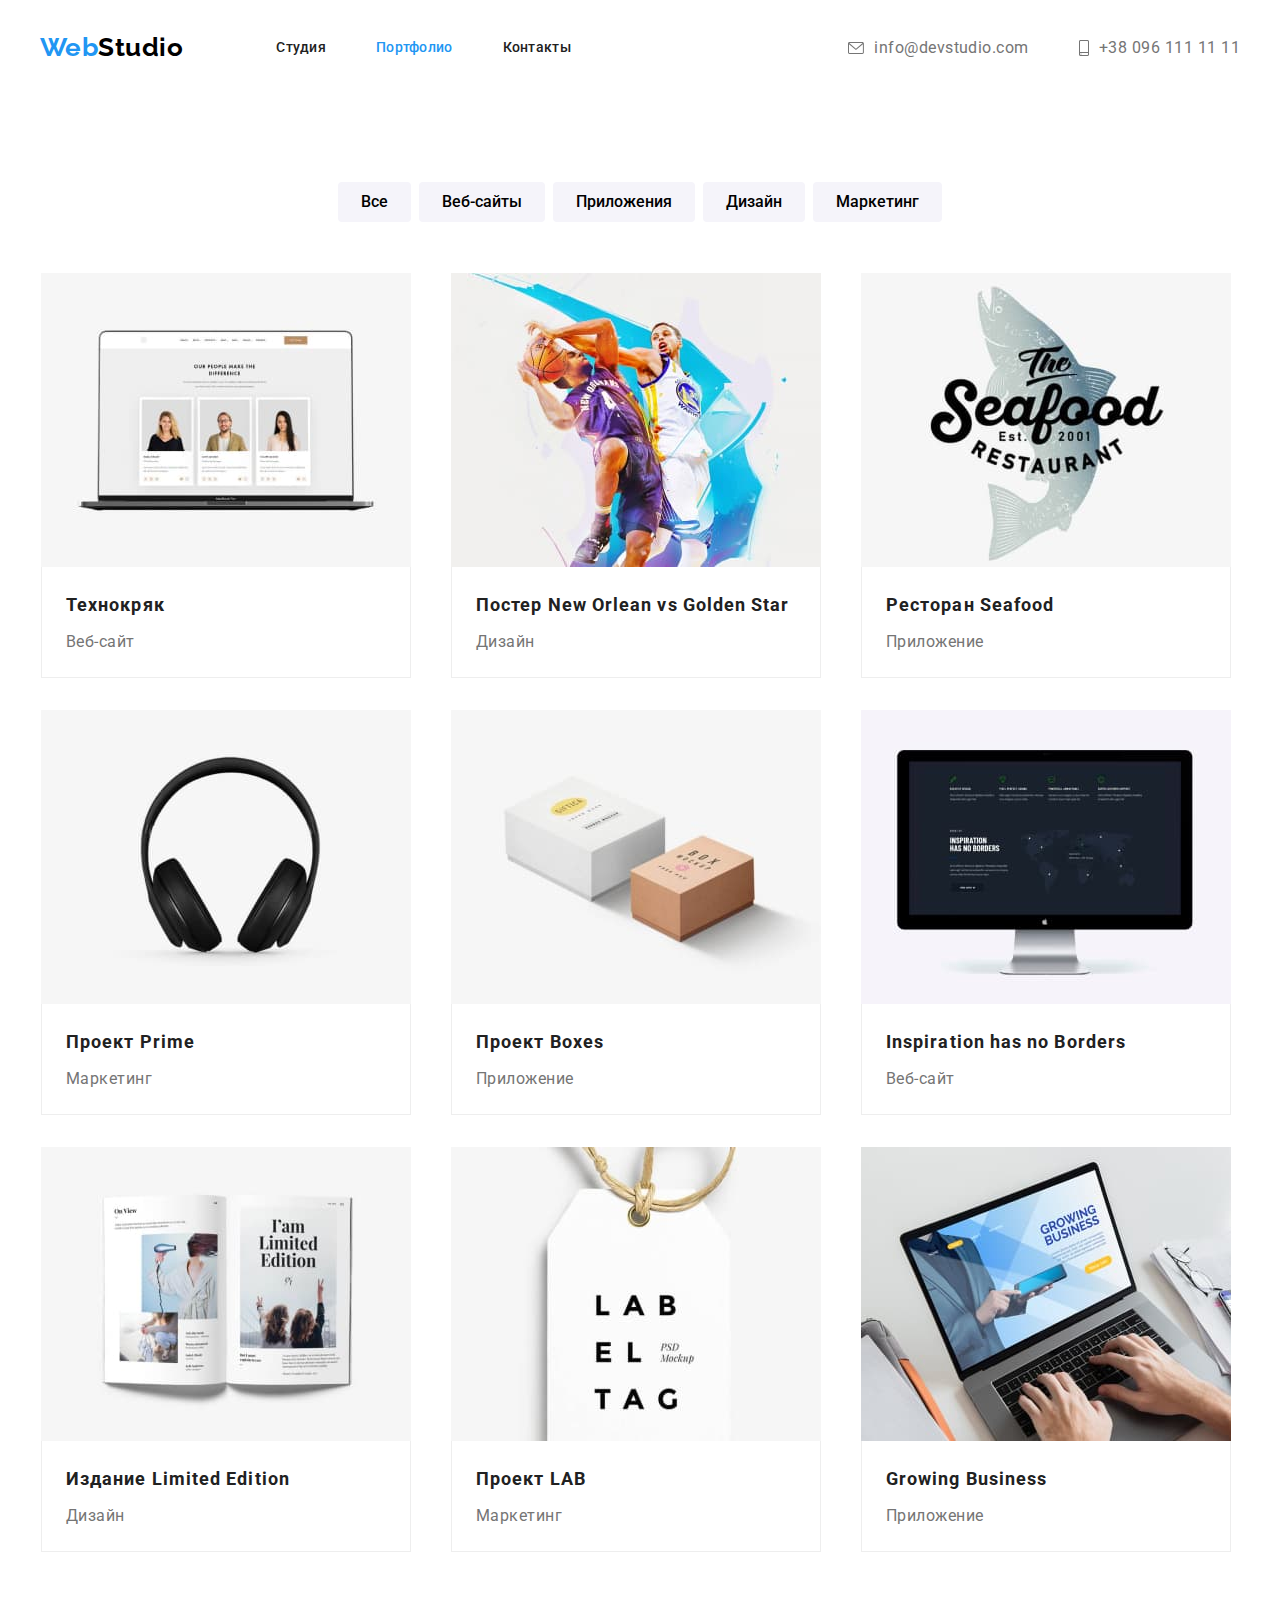
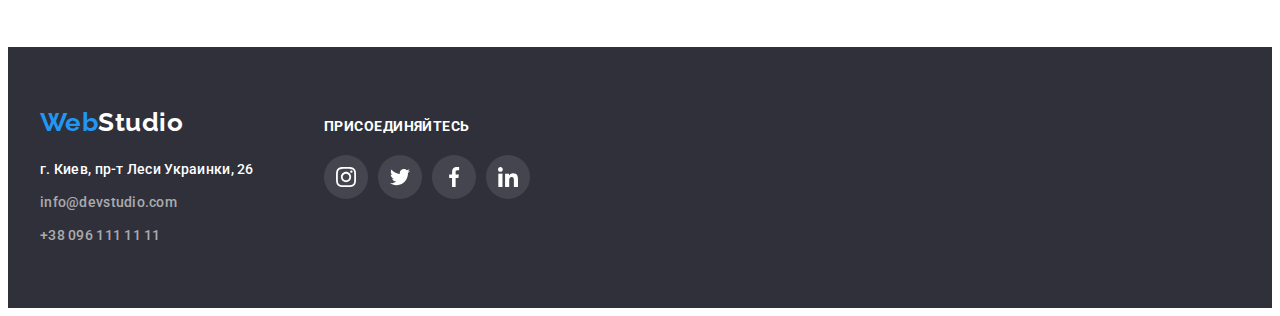
==== commit 3842e593: "позиционирование и анимация" ====
--- a/portfolio.html
+++ b/portfolio.html
@@ -16,14 +16,16 @@
 
 <body>
                     <!--HEADER-->
-<header class="page-header container">
+<header class="page-header">
+<div class="header container">
+
   <nav class="nav">
 <!-- Логотип-1 -->
     <a class="logo" href="index.html" lang="en"> <span class="accent">Web</span>Studio</a>
 <!-- Постраничная навигация -->
     <ul class="site-nav list">
       <li class="item"><a href="./index.html" class="link" title="Студия">Студия</a></li>
-      <li class="item"><a href="./portfolio.html" class="link" title="Портфолио">Портфолио</a></li>
+      <li class="item"><a href="./portfolio.html" class="link current" title="Портфолио">Портфолио</a></li>
       <li class="item"><a href="/" class="link" title="Контакты">Контакты</a></li>
     </ul>
   </nav>
@@ -42,13 +44,15 @@
       </svg>
       +38 096 111 11 11</a>
   </div>
+</div>
 </header>
 
 
 <!-- MAIN -->
 <main>
 <!-- Портфолио -->
-<section class="container">
+<section class="portfolio">
+<div class="container">
 <h1 class="section-title visually-hidden" >Портфолио</h1>
 <!-- Фильтр -->
 <ul class="filter-list list">
@@ -198,13 +202,15 @@
         </a>
     </li>
 </ul>
-
+</div>
 </section> 
 </main>
   
                           <!-- FOOTER -->
-<div class="footer">
-  <footer class="page-footer container">
+
+<footer class="page-footer">
+<div class="footer container">
+
 <div class="address-box">
 <!-- Логотип-2 -->
       <a class="logo" href="index.html" lang="en"> <span class="accent">Web</span><span class="studio">Studio</span></a>
@@ -264,7 +270,8 @@
 
 </ul>
 </div>
+</div>
 </footer>
-</div>
+
 </body>
 </html>--- a/css/styles.css
+++ b/css/styles.css
@@ -54,8 +54,6 @@
   padding-left: 15px;
   margin-left: auto;
   margin-right: auto;
-
-  outline: 1px dashed green;
 }
 
 .visually-hidden {
@@ -71,7 +69,7 @@
 }
 
 /*  HEADER */
-.page-header {
+.header {
   display: flex;
   align-items: center;
 }
@@ -120,6 +118,7 @@
 .site-nav .link:hover,
 .site-nav .link:focus {
   color: var(--accent-color);
+  outline: none;
 }
 .link:visited {
   color: var(--primary-text-color);
@@ -143,6 +142,7 @@
 .contacts-link:hover,
 .contacts-link:focus {
   color: var(--accent-color);
+  outline: none;
 }
 
 .icon-mail,
@@ -153,11 +153,9 @@
 /* MAIN */
 
 /* Герой */
-.overlay {
+.hero-overlay {
   max-width: 1600px;
   min-height: 600px;
-  margin-right: auto;
-  margin-left: auto;
 
   background-image: linear-gradient(
       to right,
@@ -178,8 +176,6 @@
 
   padding-top: 200px;
   padding-bottom: 200px;
-  padding-right: auto;
-  padding-left: auto;
 }
 .hero-text {
   font-weight: 900;
@@ -248,30 +244,6 @@
   background-color: var(--background-team-btn-icons);
   border-radius: 4px;
 }
-/* .features .item::before {
-  content: "";
-  display: block;
-  height: 120px;
-
-  padding: 25px 100px;
-  margin-bottom: 30px;
-
-  background-color: var(--background-team-btn-icons);
-  background-repeat: no-repeat;
-  background-position: center;
-}
-.icon-antenna::before {
-  background-image: url(../images/icons/features/antenna.svg);
-}
-.icon-clock::before {
-  background-image: url(../images/icons/features/clock.svg);
-}
-.icon-diagram::before {
-  background-image: url(../images/icons/features/diagram.svg);
-}
-.icon-astronaut::before {
-  background-image: url(../images/icons/features/astronaut.svg);
-} */
 
 .features .title {
   font-size: 14px;
@@ -398,6 +370,7 @@
   background-color: var(--accent-color);
   color: var(--primary-background-color);
   cursor: pointer;
+  outline: none;
 }
 
 /* Clients */
@@ -432,16 +405,17 @@
 .clients-link:focus {
   border: 1px solid var(--accent-color);
   color: var(--accent-color);
+  outline: none;
 }
 .clients-icon {
   fill: currentColor;
 }
 
 /* FOOTER */
+.page-footer {
+  background-color: var(--secondary-background-color);
+}
 .footer {
-  background-color: var(--secondary-background-color);
-}
-.page-footer {
   display: flex;
 }
 
@@ -470,6 +444,7 @@
 .address .link:hover,
 .address .link:focus {
   color: var(--accent-color);
+  outline: none;
 }
 
 .contacts-list .item {
@@ -483,6 +458,7 @@
 .contacts-list .link:hover,
 .contacts-list .link:focus {
   color: var(--accent-color);
+  outline: none;
 }
 
 /* socials-footer */
@@ -526,6 +502,7 @@
 .soc-link:hover,
 .soc-link:focus {
   background-color: var(--accent-color);
+  outline: none;
 }
 .soc-icon {
   fill: currentColor;
@@ -587,6 +564,7 @@
   background-color: var(--accent-color);
   color: var(--primary-background-color);
   border: 1px solid var(--accent-color);
+  outline: none;
 }
 
 /* Карточки */
@@ -600,8 +578,6 @@
 
   margin-top: calc(-1 * var(--card-set-gap));
   margin-left: calc(-1 * var(--card-set-gap));
-
-  /* outline: 1px solid red; */
 }
 
 .card-set > .item {
@@ -612,12 +588,12 @@
   margin-left: var(--card-set-gap);
 
   cursor: pointer;
-  outline: 1px solid blue;
 }
 
 /* Card */
 .card {
   text-decoration: none;
+  border: 1px solid transparent;
 
   color: inherit;
 }
@@ -626,6 +602,7 @@
   box-shadow: 0px 1px 1px rgba(0, 0, 0, 0.12), 0px 4px 4px rgba(0, 0, 0, 0.06),
     1px 4px 6px rgba(0, 0, 0, 0.16);
   border: 1px solid var(--border-card);
+  outline: none;
 }
 
 .card-img {
@@ -653,13 +630,3 @@
 
   color: var(--secondary-text-color);
 }
-
-/* .cards-about {
-  padding: 6+
-
-  font-size: 18px;
-  line-height: 1.55;
-
-  background-color: var(--accent-color);
-  color: var(--primary-background-color);
-} */
